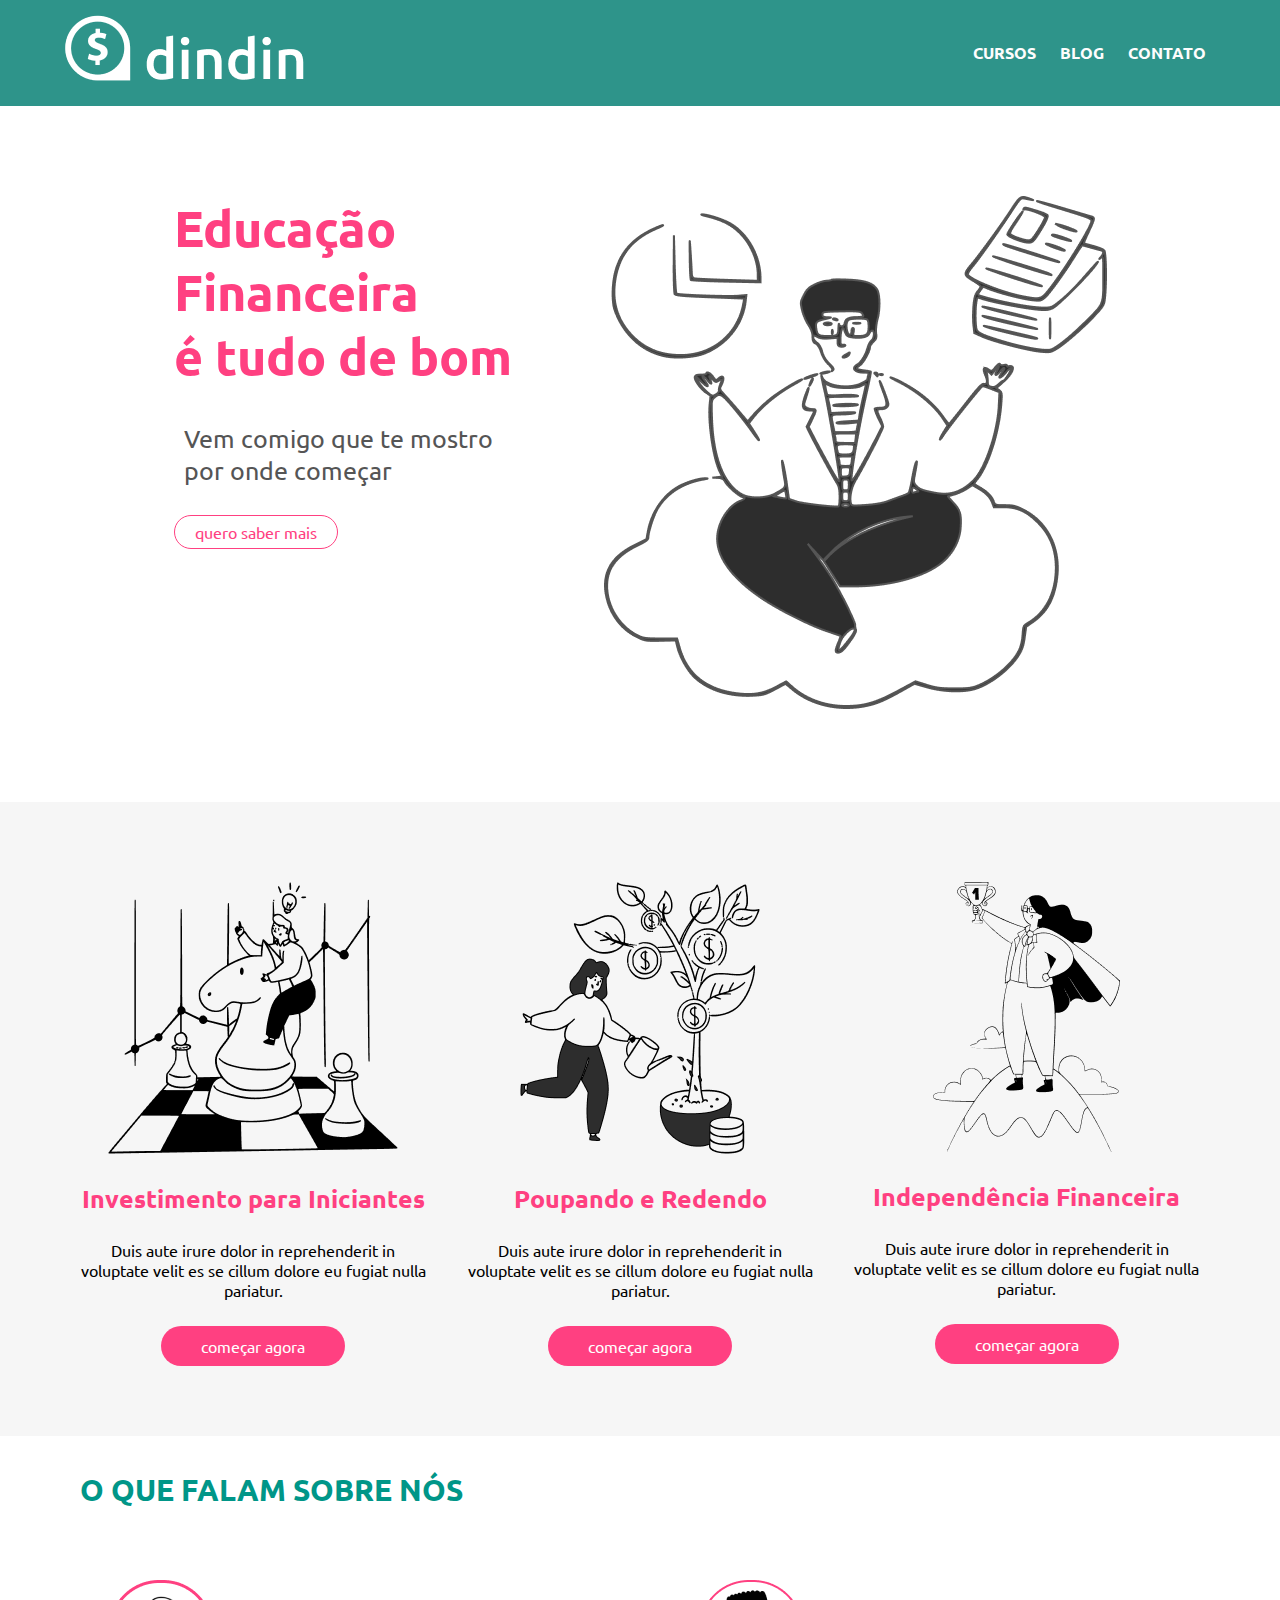
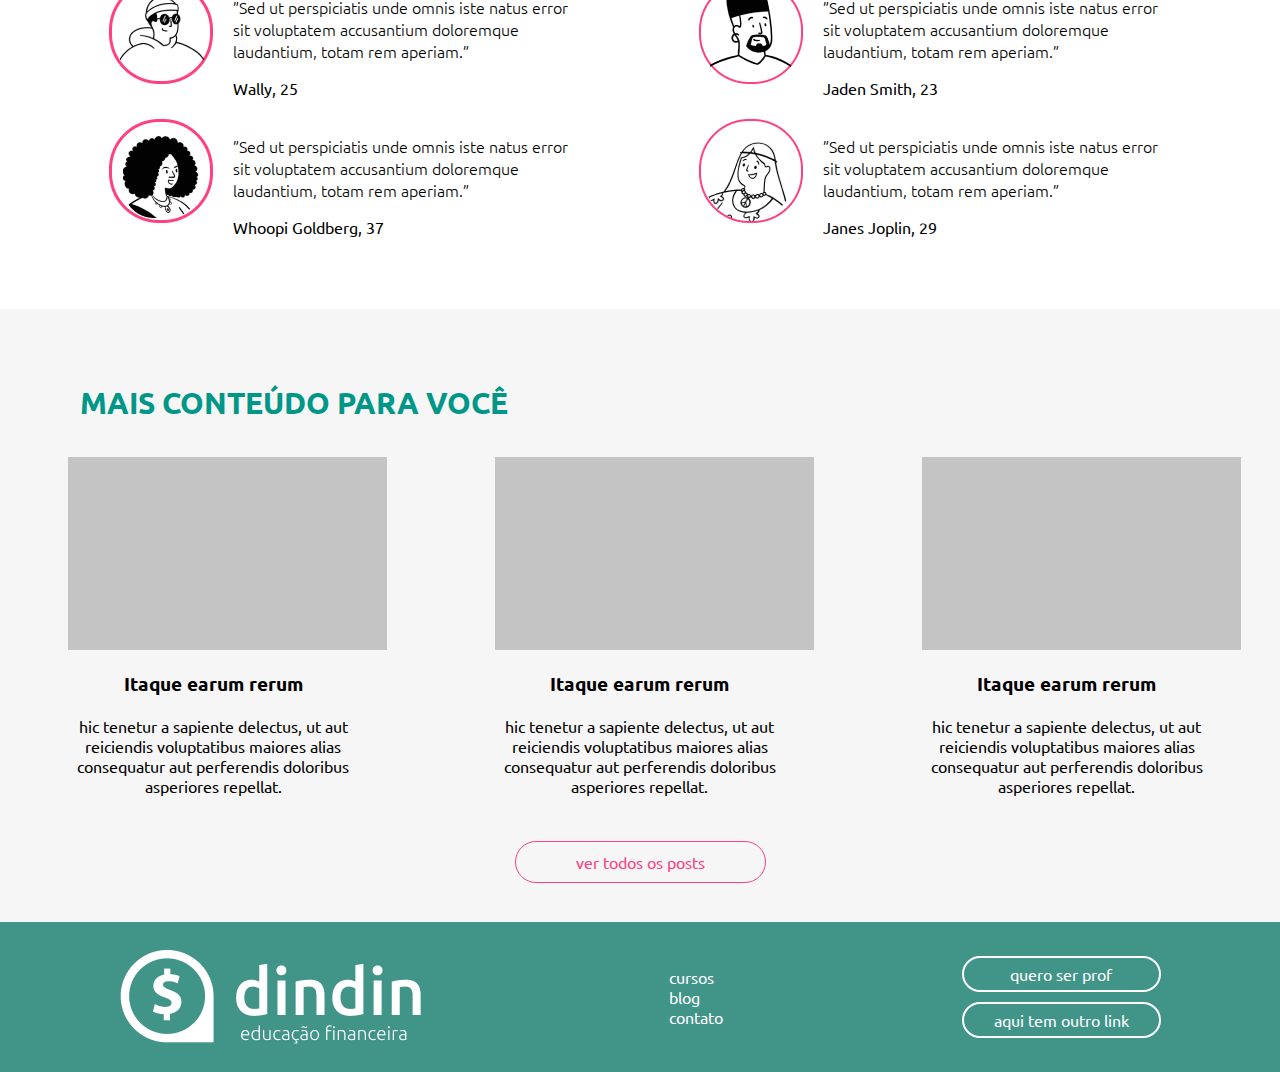
==== index.html @ ec40178e "renomeando home para index" ====
<!DOCTYPE html>
<html lang="pt-br">

<head>
    <meta charset="UTF-8">
    <meta http-equiv="X-UA-Compatible" content="IE=edge">
    <meta name="viewport" content="width=device-width, initial-scale=1.0">
    <link rel="stylesheet" href="style/global.css">
    <title>Início</title>
</head>

<body>
    <header class="container-logo">
        <div>
            <img src="images/logo-header.png" alt="logo-dindin">
        </div>
        <nav>
            <ul class="menu">
                <li class="menu-item">
                    <a class="menu-item-link" href="cursos.html">CURSOS</a>
                </li>
                <li class="menu-item">
                    <a class="menu-item-link" href="blog.html">BLOG</a>
                </li>
                <li class="menu-item">
                    <a class="menu-item-link" href="contato.html">CONTATO</a>
                </li>
            </ul>
        </nav>
    </header>
    <main>
        <section class="banner">
            <div id="content-banner">
                <h1>Educação Financeira <br> é tudo de bom</h1>
                <p>Vem comigo que te mostro por onde começar</p>
                <a id="saber-mais" href="">quero saber mais</a>
            </div>
            <div id="img-banner">
                <img src="images/ilustra-banner.png" alt="">
            </div>
        </section>

        <section class="container-cursos">
            <div class="curso">
                <img src="images/investimento-iniciante.png" alt="">
                <h3>Investimento para Iniciantes</h3>
                <p>Duis aute irure dolor in reprehenderit in voluptate velit es se cillum dolore eu fugiat nulla
                    pariatur.</p>
                <a class="botao-curso" href="">começar agora</a>
            </div>
            <div class="curso">
                <img src="images/poupando-rendendo.png" alt="">
                <h3>Poupando e Redendo</h3>
                <p>Duis aute irure dolor in reprehenderit in voluptate velit es se cillum dolore eu fugiat nulla
                    pariatur.</p>
                <a class="botao-curso" href="">começar agora</a>
            </div>
            <div class="curso">
                <img src="images/independencia-financeira.png" alt="">
                <h3>Independência Financeira</h3>
                <p>Duis aute irure dolor in reprehenderit in voluptate velit es se cillum dolore eu fugiat nulla
                    pariatur.</p>
                <a class="botao-curso" href="">começar agora</a>
            </div>
        </section>

        <h2>O QUE FALAM SOBRE NÓS</h2>
        <article class="comentarios">
        
            <div class="container-comentario">
                <div class="img-comentario">
                    <img src="images/icon-wally.png" alt="">
                </div>

                <div class="comentario">
                  <p>”Sed ut perspiciatis unde omnis iste natus error sit voluptatem accusantium doloremque laudantium,
                    totam rem aperiam.”</p>
                <span>Wally, 25</span>   
                </div>
               
            </div>


            <div class="container-comentario">
                <div class="img-comentario">
                    <img src="images/icon-whoopi.png" alt="">
                </div>

                <div class="comentario">
                  <p>”Sed ut perspiciatis unde omnis iste natus error sit voluptatem accusantium doloremque laudantium,
                    totam rem aperiam.”</p>
                <span>Whoopi Goldberg, 37</span>   
                </div>
               
            </div>

            <div class="container-comentario">
                <div class="img-comentario">
                    <img src="images/icon-jaden.png" alt="">
                </div>

                <div class="comentario">
                 <p>”Sed ut perspiciatis unde omnis iste natus error sit voluptatem accusantium doloremque laudantium,
                    totam rem aperiam.”</p>
                <span>Jaden Smith, 23</span>   
                </div>
                

            </div>


            <div class="container-comentario">
                <div class="img-comentario">
                    <img src="images/icon-jane.png" alt="">
                </div>

                <div class="comentario">
                 <p>”Sed ut perspiciatis unde omnis iste natus error sit voluptatem accusantium doloremque laudantium,
                    totam rem aperiam.”
                </p>
                <span>Janes Joplin, 29</span>
   
                </div>
                
            </div>


        </article>


    
    <article class="mais-conteudo">
        <h2>MAIS CONTEÚDO PARA VOCÊ</h2>
    <div class="box">
        <div class="conteudo">
            <img src="images/vazio-pequeno.png" alt="">
            <h3>Itaque earum rerum</h3> 
            <p>hic tenetur a sapiente delectus, ut aut reiciendis voluptatibus maiores alias consequatur aut perferendis doloribus asperiores repellat.</p>

        </div>
        <div class="conteudo">
            <img src="images/vazio-pequeno.png" alt="">
            <h3>Itaque earum rerum</h3> 
            <p>hic tenetur a sapiente delectus, ut aut reiciendis voluptatibus maiores alias consequatur aut perferendis doloribus asperiores repellat.</p>

        </div>
        <div class="conteudo">
            <img src="images/vazio-pequeno.png" alt="">
            <h3>Itaque earum rerum</h3> 
            <p>hic tenetur a sapiente delectus, ut aut reiciendis voluptatibus maiores alias consequatur aut perferendis doloribus asperiores repellat.</p>
        </div>

    </div>

        <div>
          <a href="">ver todos os posts</a>  
        </div>
        
    </article>

    </main>
    <footer id="container-footer">

        <img src="images/logo-footer.png" alt="">

        <nav>
            <ul id="menu-footer">
                <li class="item-menu-footer">
                    <a href="cursos.html">cursos</a>
                </li>
                <li class="item-menu-footer">
                    <a href="blog.html">blog</a>
                </li>
                <li class="item-menu-footer">
                    <a href="contato.html">contato</a>
                </li>
            </ul>
        </nav>
        <div id="botoes">
            <a href="">quero ser prof</a>
            <a href="">aqui tem outro link </a>

        </div>
    </footer>

</body>

</html>
---- style/global.css ----
@import url('https://fonts.googleapis.com/css2?family=Ubuntu:ital,wght@0,300;0,400;0,500;0,700;1,300;1,400;1,500;1,700&display=swap');

*{
    font-family: "Ubuntu";
}

body{
    margin: 0;
    padding: 0;
}

.container-logo{
    background-color: #2E948A;
    display: flex;    
    justify-content: space-between;
    align-items: center;
    padding: 1% 5% 
    
    
}

ul{
    margin: 0;
    padding: 0;
    list-style: none;
}

.menu-item{
    display: inline;
}

.menu-item-link{
    text-decoration: none;
    color: #FDFDFD;
    padding: 10px;
    font-weight: 700;
    
}

.banner h1{
    color: #FF4081;
    font-weight: 700;
    font-size: 50px;
    margin: 0;
    
}

.banner p{
    color: #555555;
    font-weight: 400;
    padding: 10px;
    font-size: 25px;
}

#saber-mais{
    text-decoration: none;
    color: #FF4081;
    border: 1px solid #FF4081;
    padding: 6px 20px;
    border-radius: 25px;
}



.banner{
    display: flex;
    justify-content: space-around;
    margin: 90px 140px;
}

#content-banner{
    width: 363px;
}

.container-cursos{
    background-color: #F6F6F6;
    text-align: center;
    display: flex;
    justify-content: space-around;
    padding: 60px;
    

}

.curso h3{
    color: #FF4081;
    font-weight: 700;
    text-align: center;
    font-size: 25px;
}

.curso p{
    padding-bottom: 20px;
}

.botao-curso{
    color: #fff;
    background-color: #FF4081;
    text-decoration: none;
    border-radius: 20px;
    padding: 10px 40px;

}

.curso{
    width: 360px;
    padding: 20px;
}

.container-comentario{ 
    display: flex;
    width: 40%;
    gap: 20px;

}

.comentarios{
    display: flex;
    justify-content: space-evenly;
    flex-wrap: wrap;
    flex-direction: column;
    height: 300px;
    margin: 50px;
    align-content: space-around;
}
 h2{
    color: #009688;
    font-weight: 700;
    font-size: 30px;
    margin: 35px 80px;
}

.comentario p{
    font-weight: 300;
}

.comentario span{
    font-weight: 400;
}

.mais-conteudo{
    background-color: #F6F6F6;
    padding-bottom: 50px;
    padding-top: 40px;
}

.mais-conteudo a{
    text-decoration: none;
    color: #FF4081 ;
    border: 1px solid #FF4081;
    border-radius: 25px;
    padding: 10px 60px;
}


.mais-conteudo div{
    text-align: center;
}

.box{
    display: flex;
    justify-content: space-around;
    margin-bottom: 40px;
    
}

.conteudo{
    width: 290px;
}

#container-footer{
    background-color: #419488;
    display: flex;
    justify-content: space-around;
    align-items: center;
    height: 150px;
}

.item-menu-footer a{
    text-decoration: none;
    list-style: none;
    color: #fff;
}

#botoes a{
    text-decoration: none;
    text-align: center;
    color: #fff;
    border: 2px solid #fff;
    border-radius: 20px;
    padding: 6px 30px;
}

#botoes{
    display: flex;
    flex-direction: column;
    gap: 10px;

}

#contato{
    display: flex;
    justify-content: space-around;
    align-items: center;
}



.postagem{
    text-align: justify;
    margin: 100px 140px;

}
.postagem h1{
    text-align: center;
    color: #FF4081;
    font-weight: 500;
}

#data{
    text-align: center;
    color:#9D9D9D;
    font-weight: 300;
}

.postagem h3{
    color: #009688;
    font-weight: 500;
}

.postagem p{
    font-weight: 300;
}

.postagem div{
    text-align: center;
}

#nossos-cursos{
    background-color: #F6F6F6;
    margin: 0;
    text-align: center;
    padding-top: 40px;
    color: #FF4081;
    font-weight: 500;
    font-size: 35px;
}

.banner-blog h1{
    color: #009688;

}

.banner-blog{
    display: flex;
    align-items: center;
    justify-content: center;
    margin: 20px 300px;
    
}

.posts-blog{
    background-color: #F6F6F6;
    display: flex;
    flex-wrap: wrap;
    justify-content: center;
    padding: 50px;
}

.posts{
        padding: 20px;
        width: 525px;
}

.posts a{
    text-decoration: none;
    color: #FF4081;
    font-weight: 700;

}

#texto-banner-blog h1{
    font-size: 32px;
}

#titulo-cursos{
    margin: 27px 27px 0px 51px;
    text-align: left;

}


#titulo-cursos h1{
    color:#FF4081;
    margin: 0px;
    font-size: 50px;
}

#titulo-cursos p{
    font-weight: 300;
    margin: 5px;
}

.lista-cursos{
    margin: 80px;
}

.item-curso{
    display: flex;
    border-bottom: 2px solid #C4C4C4;
    padding: 50px 80px;


}

.item-curso div{
    padding: 30px;
}

.item-curso h3{
    color: #FF4081;
    font-size: 30px;
    font-weight: 600;

}

.item-curso p{
    font-weight: 300;
    margin: 38px 0px;
}



.item-curso a{
    text-decoration: none;
    color: #fff;
    border: 2px solid #419488;
    background-color: #419488;
    border-radius: 25px;
    padding: 5px 25px;
}

.banner-curso{
    display: flex;
    margin: 55px 300px;
    align-items: center;
}

#texto-curso h1{
    color:#FF4081;
    font-size: 50px;
    margin: 0;
}

#texto-curso{
    gap: 20px;
}

.banner-curso p{
    font-weight: 300;
    text-align: justify;
}

.aulas-curso{
    background-color: #F6F6F6;
    padding: 50px 130px;
}

.aula{
    display: flex;
    border-bottom: 2px solid #C4C4C4;
}

.descricao-aula{
    padding: 0px 40px;
}

.aulas-curso div{
    padding: 30px;
}

.descricao-aula h3{
    color: #FF4081;
    font-size: 30px;
}

.descricao-aula p{
    font-weight: 300;
}

#contato{
    height: 600px;
}

#contato input, textarea{
    width: 100%;
    padding: 12px 20px;
    margin: -1px 0;
    box-sizing: border-box;
     border: 1px solid #C4C4C4;
    border-radius: 15px;
}


#contato h1{
    color: #FF4081;
    font-size: 40px;
    margin-bottom: 10px;
}

#botao{
    width: 20%;
    margin: 10px;
    padding: 7px;
}

#botao input{
    background-color: #FF4081;
    color:#fff;
    border: none;
    font-weight: 900;
}
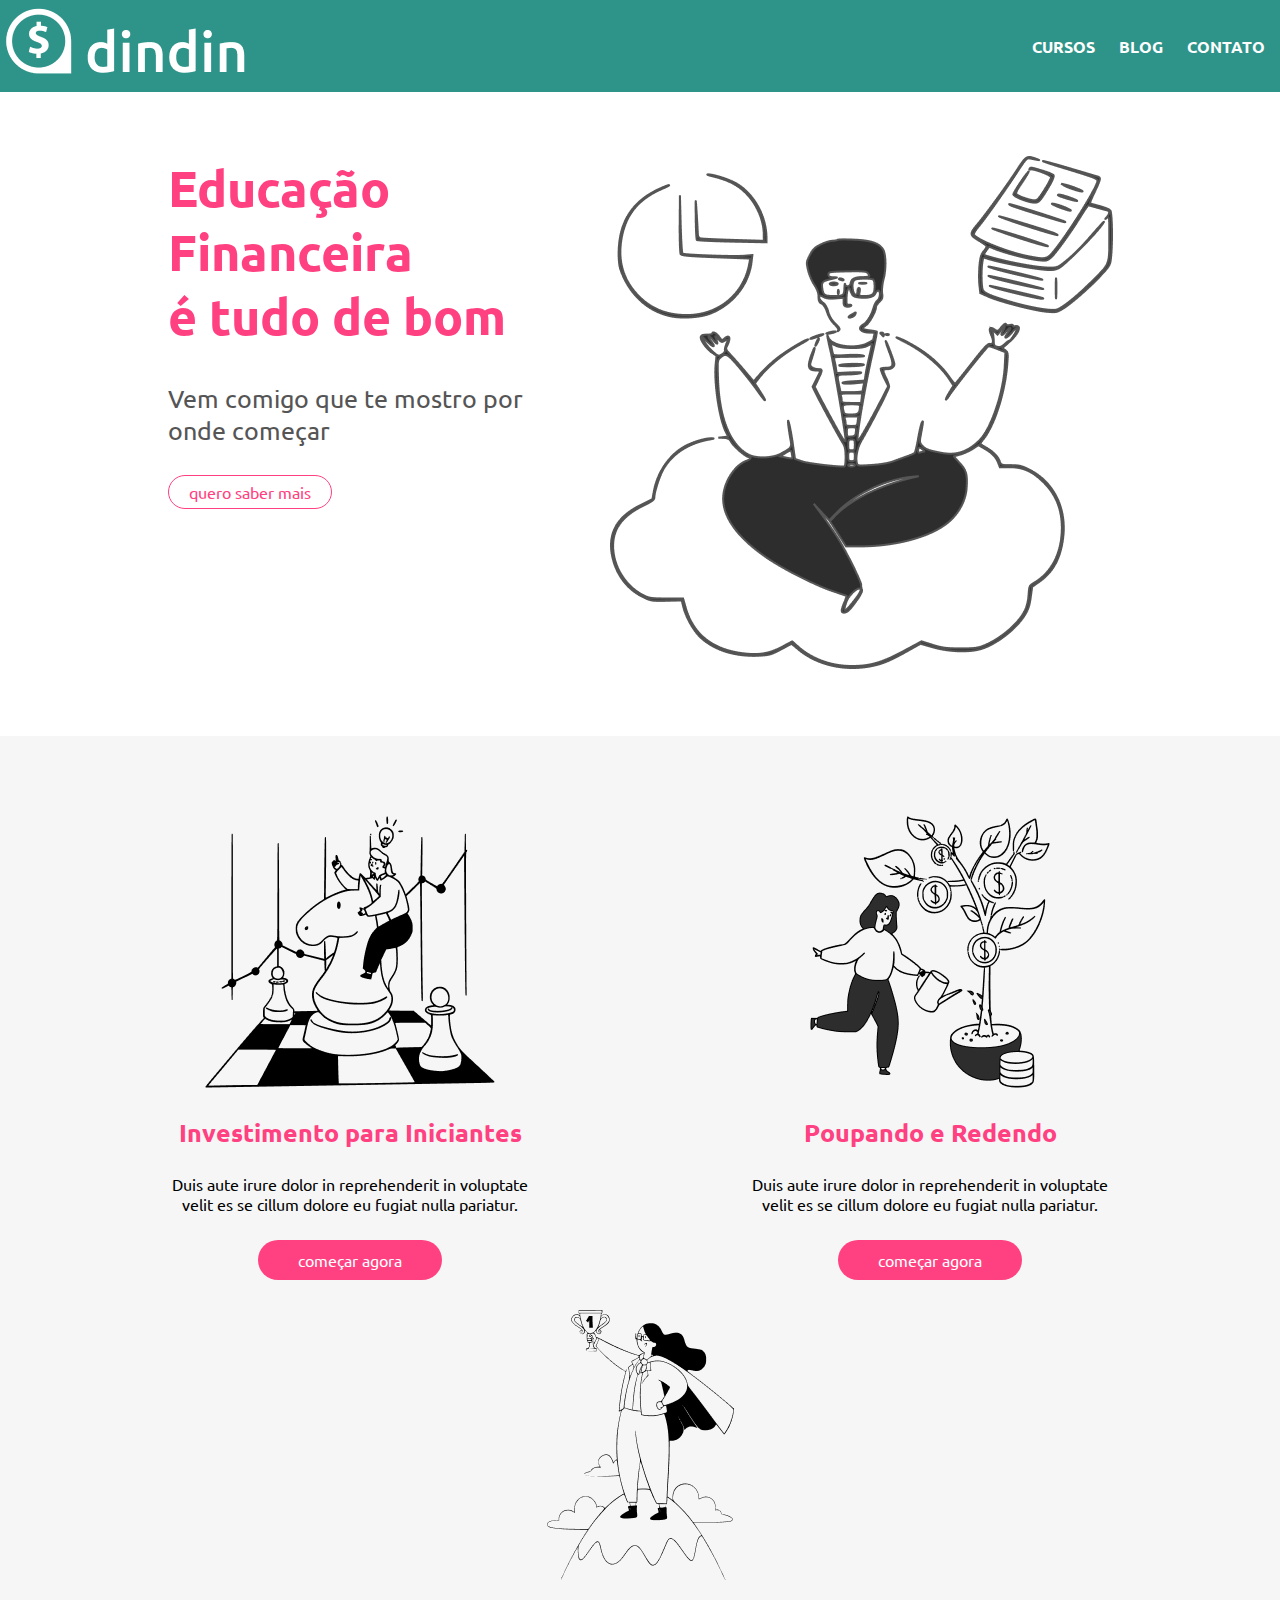
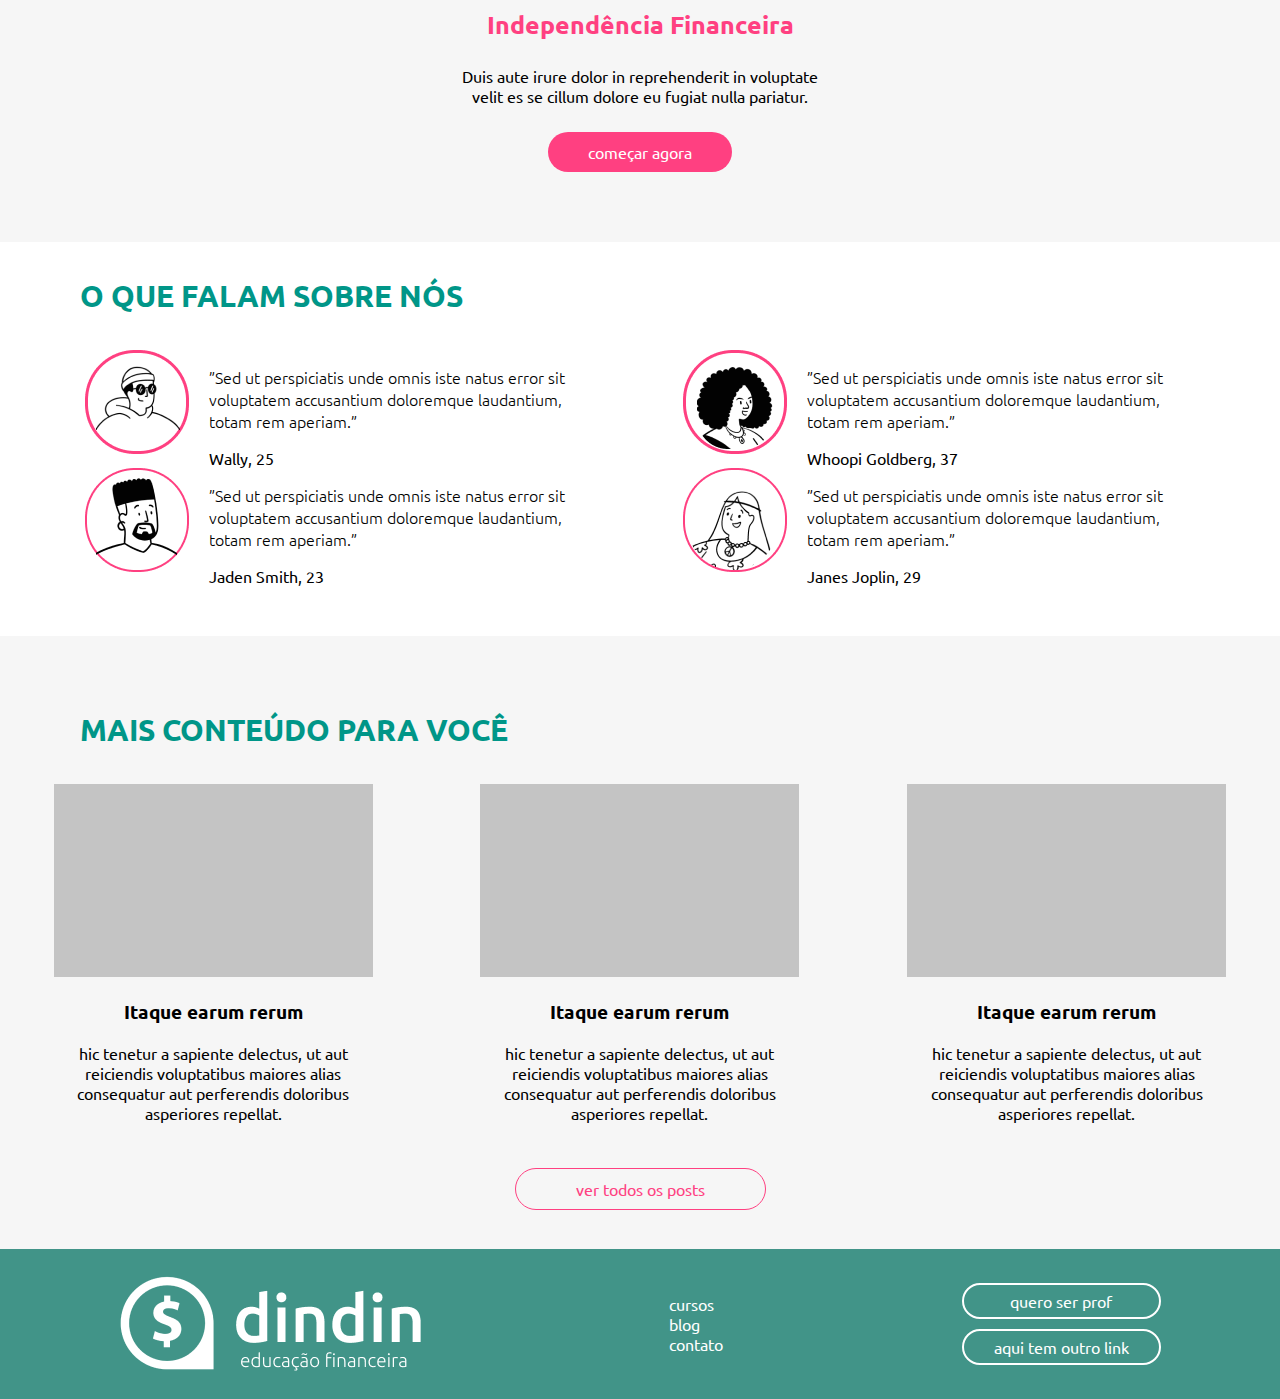
==== commit 507ce1f2: "alteracoes de responsividade no index" ====
--- a/index.html
+++ b/index.html
@@ -11,7 +11,7 @@
 
 <body>
     <header class="container-logo">
-        <div>
+        <div id="img-header">
             <img src="images/logo-header.png" alt="logo-dindin">
         </div>
         <nav>
@@ -35,6 +35,7 @@
                 <p>Vem comigo que te mostro por onde começar</p>
                 <a id="saber-mais" href="">quero saber mais</a>
             </div>
+
             <div id="img-banner">
                 <img src="images/ilustra-banner.png" alt="">
             </div>
--- a/style/global.css
+++ b/style/global.css
@@ -14,8 +14,7 @@
     display: flex;    
     justify-content: space-between;
     align-items: center;
-    padding: 1% 5% 
-    
+    padding: 6px 5px;    
     
 }
 
@@ -36,6 +35,7 @@
     font-weight: 700;
     
 }
+    
 
 .banner h1{
     color: #FF4081;
@@ -48,9 +48,11 @@
 .banner p{
     color: #555555;
     font-weight: 400;
-    padding: 10px;
+    padding: 10px 0;
     font-size: 25px;
 }
+
+
 
 #saber-mais{
     text-decoration: none;
@@ -65,7 +67,7 @@
 .banner{
     display: flex;
     justify-content: space-around;
-    margin: 90px 140px;
+    margin: 5% 10%;
 }
 
 #content-banner{
@@ -77,6 +79,7 @@
     text-align: center;
     display: flex;
     justify-content: space-around;
+    flex-wrap: wrap;
     padding: 60px;
     
 
@@ -118,10 +121,9 @@
     display: flex;
     justify-content: space-evenly;
     flex-wrap: wrap;
-    flex-direction: column;
-    height: 300px;
-    margin: 50px;
+    flex-direction: row;
     align-content: space-around;
+    margin-bottom: 50px;
 }
  h2{
     color: #009688;
@@ -161,11 +163,11 @@
     display: flex;
     justify-content: space-around;
     margin-bottom: 40px;
-    
+    flex-wrap: wrap;
 }
 
 .conteudo{
-    width: 290px;
+    width: 340px;
 }
 
 #container-footer{
@@ -174,6 +176,7 @@
     justify-content: space-around;
     align-items: center;
     height: 150px;
+    max-width: 100%;
 }
 
 .item-menu-footer a{
@@ -419,4 +422,20 @@
     color:#fff;
     border: none;
     font-weight: 900;
+}
+
+@media screen and (max-width: 800px){
+    #img-banner{
+        display: none;
+    }
+
+
+    .banner{
+        display: flex;
+        flex-direction: column-reverse;
+        align-items: center;
+    }
+
+  
+
 }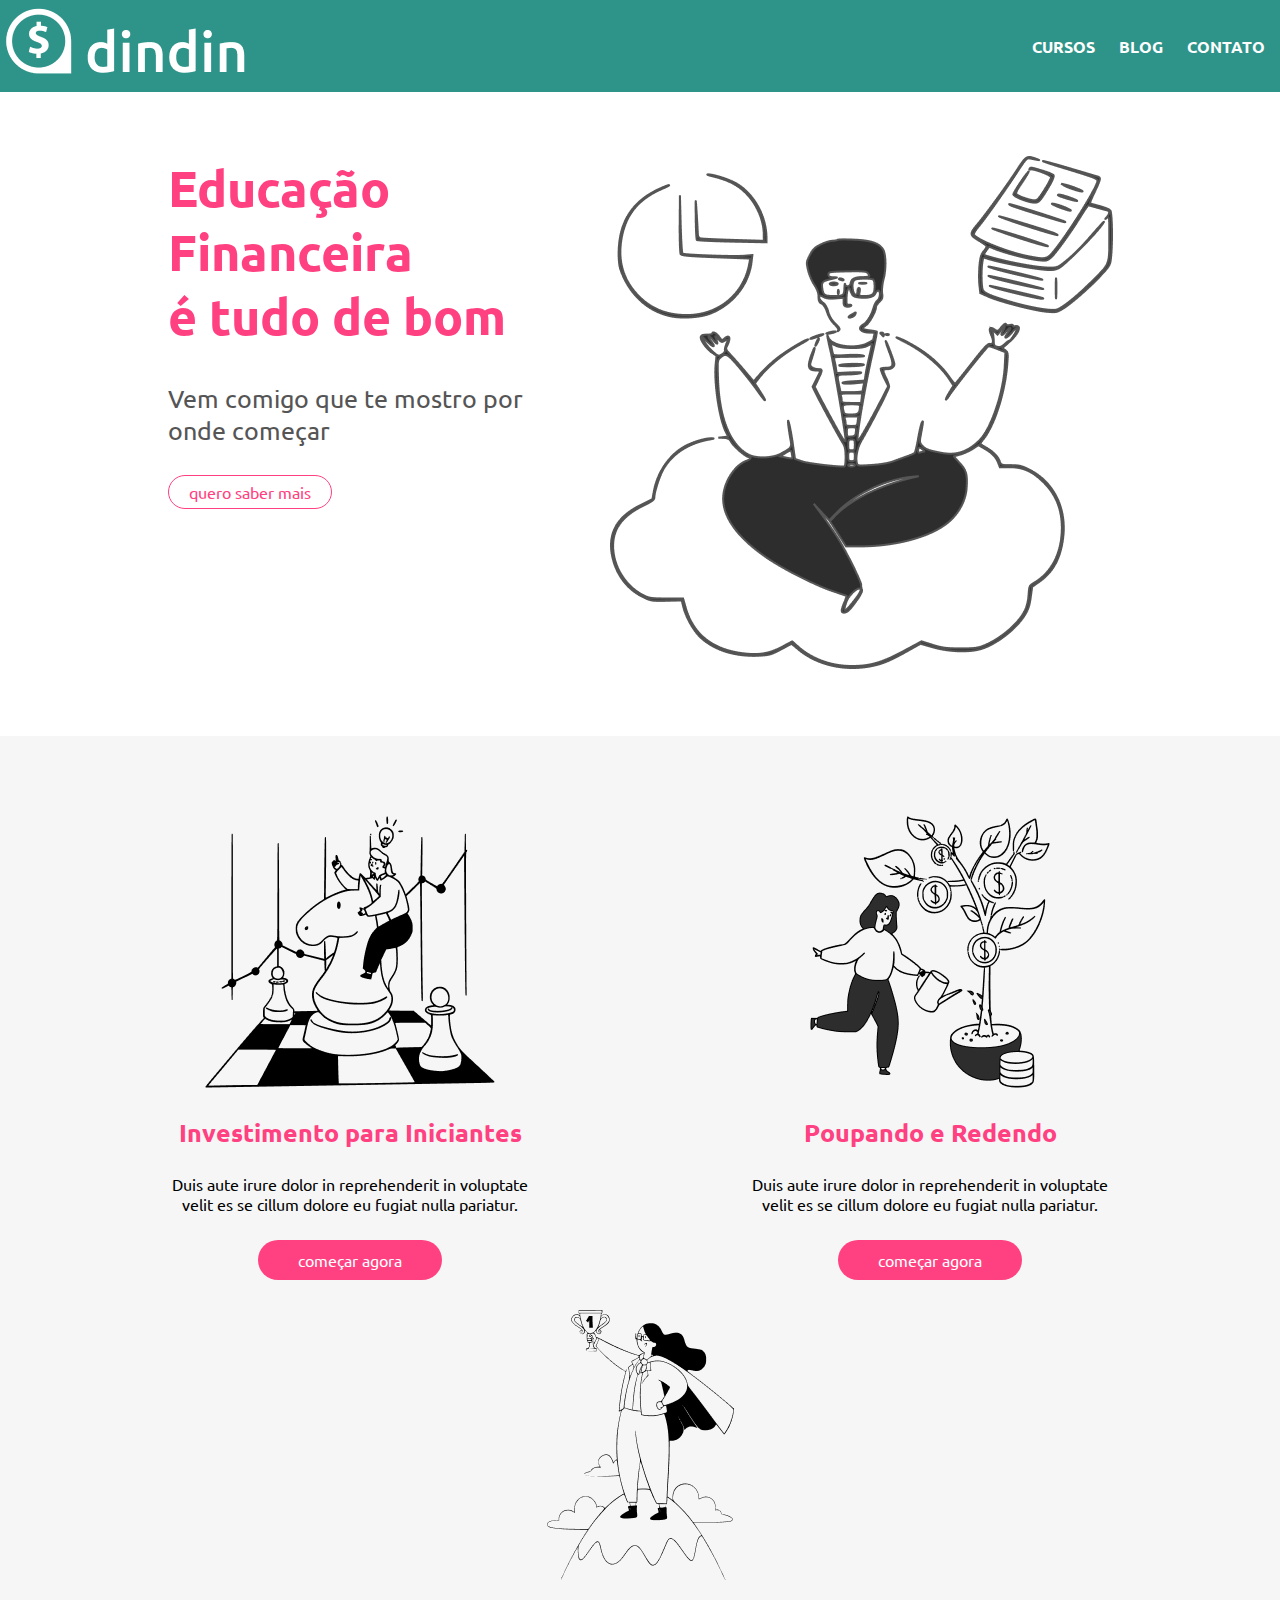
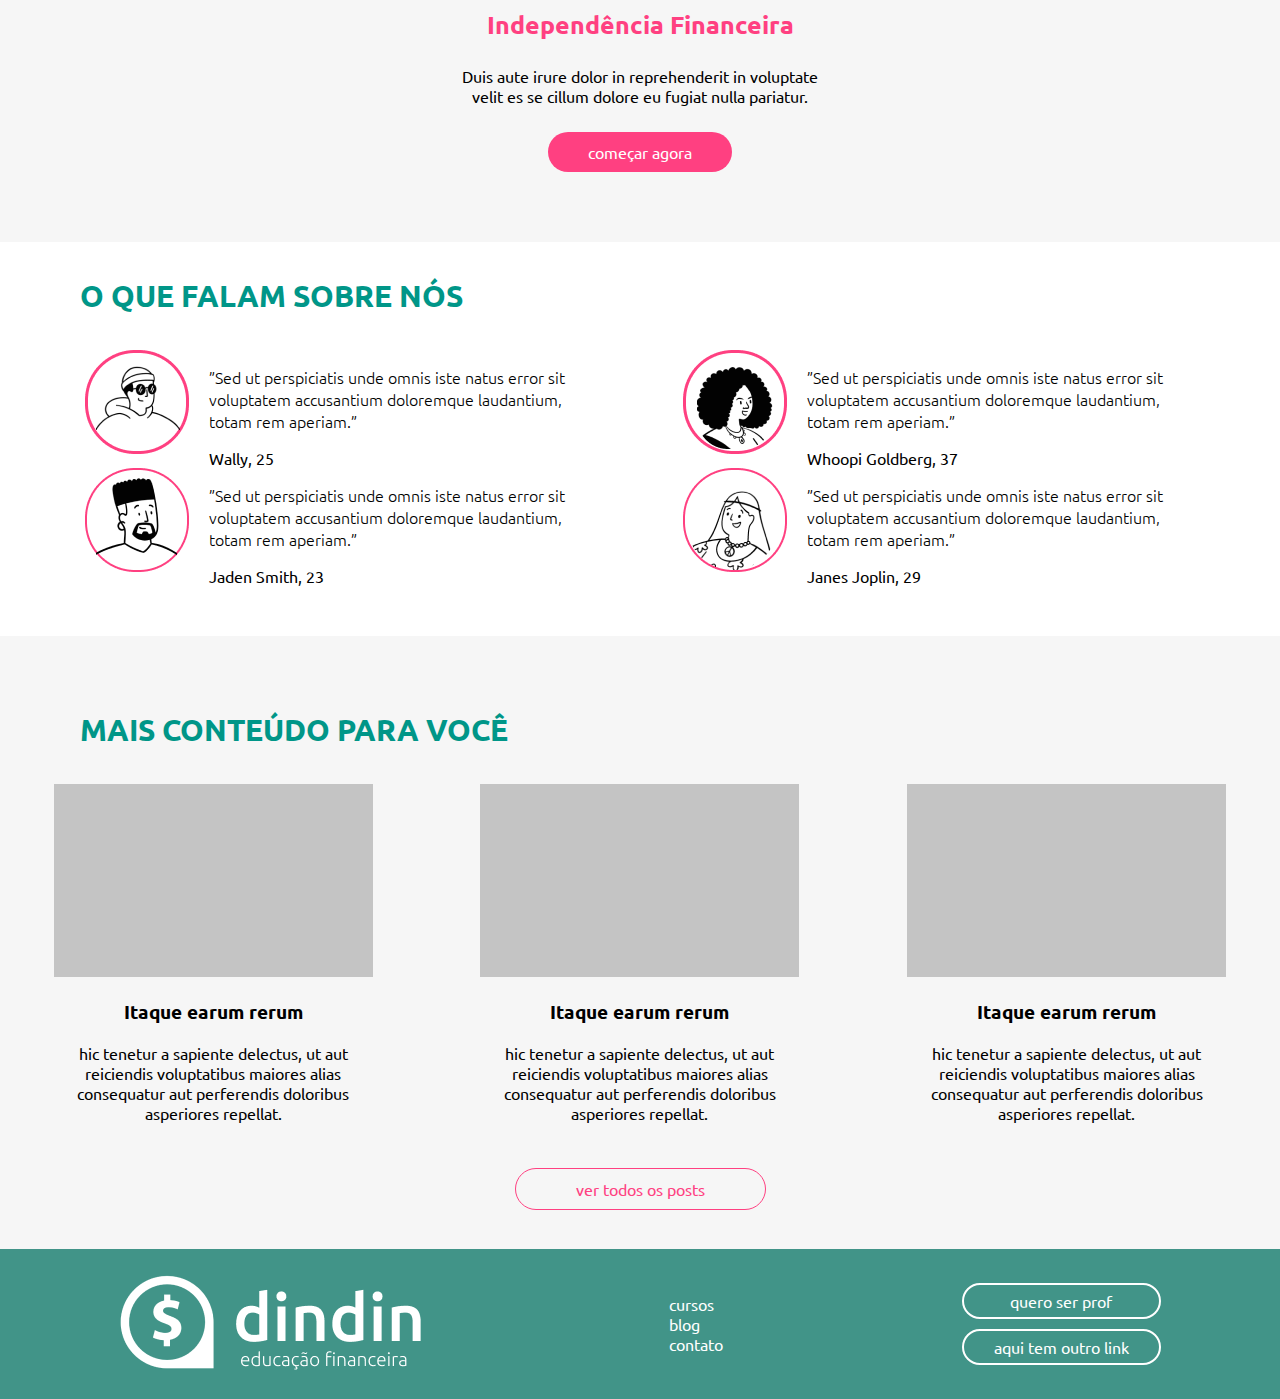
==== commit 37ca0183: "responsividade index mobile" ====
--- a/index.html
+++ b/index.html
@@ -161,8 +161,10 @@
 
     </main>
     <footer id="container-footer">
-
+        <div id="img-footer">
         <img src="images/logo-footer.png" alt="">
+        </div>
+        
 
         <nav>
             <ul id="menu-footer">
--- a/style/global.css
+++ b/style/global.css
@@ -435,7 +435,44 @@
         flex-direction: column-reverse;
         align-items: center;
     }
-
-  
+}
+
+@media screen and (max-width: 510px){
+
+    .container-logo{
+        flex-direction: column;
+    }
+
+    .menu-item-link{
+        font-size: 12px;
+    }
+
+    #content-banner{
+        width: auto;
+    }
+
+    .banner h1{
+        font-size: 35px;
+    }
+
+    .banner p{
+        font-size: 16px;
+        padding: 0;
+    }
+
+    .comentarios{
+        flex-direction: column;
+    }
+
+    .container-comentario{
+            font-size: 12px;
+             text-align: justify;
+                 align-items: center;
+    }
+
+    #img-footer{
+        display: none;
+    }
+
 
 }